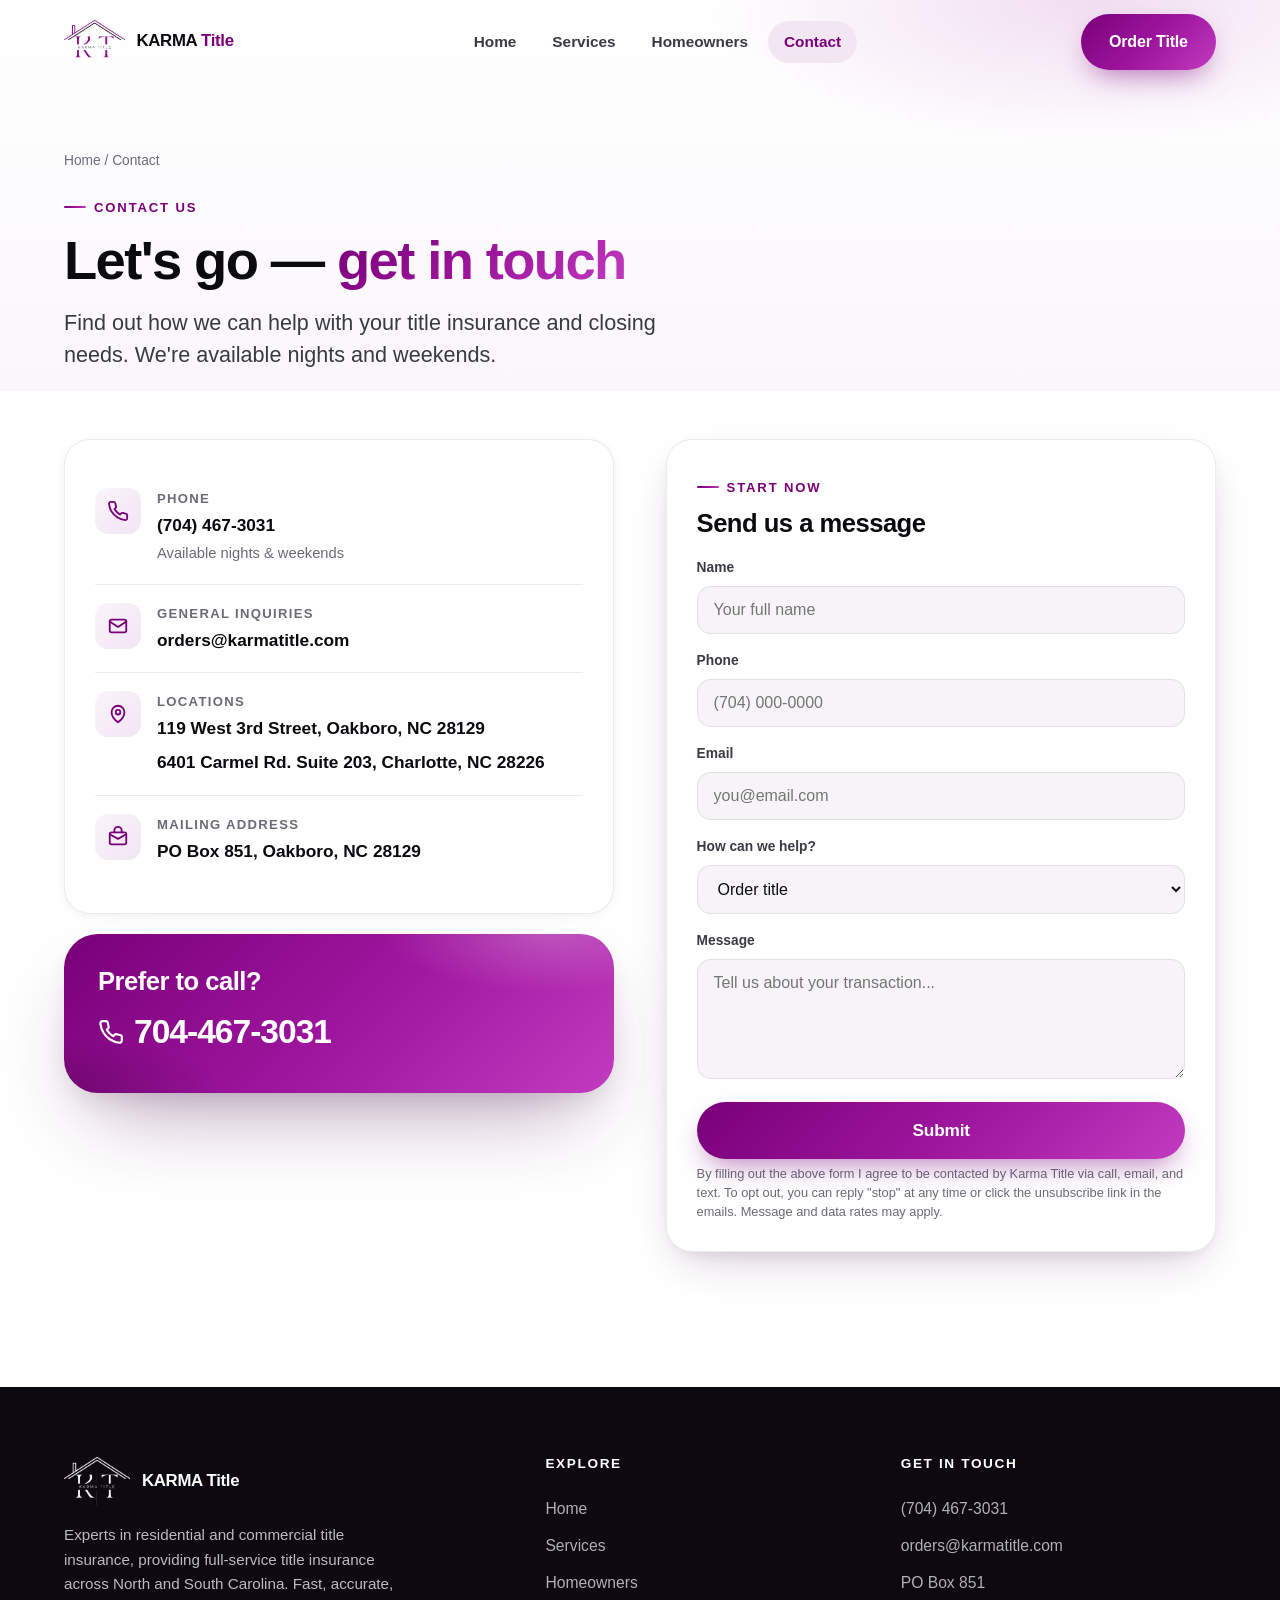
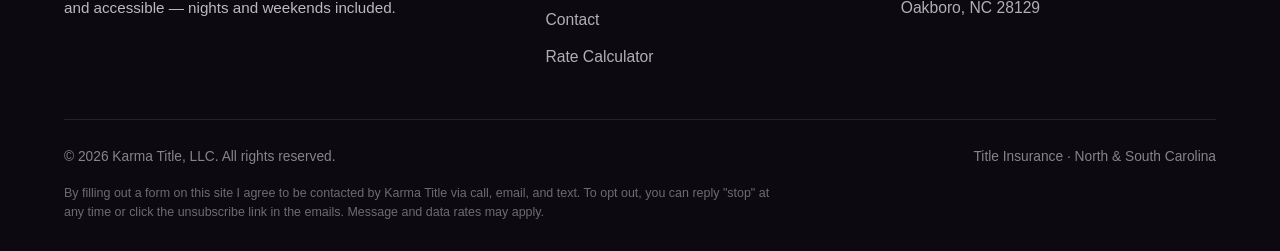
==== contact.html @ 000afffb "Rebuild Karma Title: modern Apple aesthetic, floating cards, original copy/colors/logo" ====
<!DOCTYPE html>
<html lang="en">
<head>
<meta charset="UTF-8" />
<meta name="viewport" content="width=device-width, initial-scale=1.0" />
<title>Contact | Karma Title</title>
<meta name="description" content="Contact Karma Title LLC today to find out how we can help with your title insurance and closing needs in North and South Carolina." />
<link rel="canonical" href="https://www.karmatitle.com/contactus" />
<meta property="og:title" content="Contact | Karma Title" />
<link rel="icon" type="image/png" href="assets/img/favicon.png" />
<link rel="stylesheet" href="assets/css/styles.css" />
</head>
<body>

<header class="header">
  <div class="wrap nav">
    <a href="index.html" class="brand" aria-label="Karma Title home">
      <img src="assets/img/logo.png" alt="Karma Title logo" />
      <span class="brand-name">KARMA <b>Title</b></span>
    </a>
    <nav class="nav-links" aria-label="Primary">
      <a href="index.html">Home</a>
      <a href="services.html">Services</a>
      <a href="homeowners.html">Homeowners</a>
      <a href="contact.html" class="active">Contact</a>
    </nav>
    <div class="nav-cta">
      <a href="mailto:orders@karmatitle.com?subject=Karma%20Title%20Order" class="btn btn-primary btn-desktop">Order Title</a>
      <button class="nav-toggle" aria-label="Toggle menu" aria-expanded="false"><span></span></button>
    </div>
  </div>
</header>
<div class="mobile-menu" aria-hidden="true">
  <a href="index.html">Home</a>
  <a href="services.html">Services</a>
  <a href="homeowners.html">Homeowners</a>
  <a href="contact.html">Contact</a>
  <a href="mailto:orders@karmatitle.com?subject=Karma%20Title%20Order" class="btn btn-primary">Order Title</a>
</div>

<main>

<!-- PAGE HERO -->
<section class="page-hero">
  <div class="page-hero-bg"></div>
  <div class="wrap">
    <div class="breadcrumb reveal"><a href="index.html">Home</a> / Contact</div>
    <span class="eyebrow reveal">Contact Us</span>
    <h1 class="h1 reveal d1" style="margin-top:14px;max-width:760px;">Let's go — <span class="gradient-text">get in touch</span></h1>
    <p class="lead reveal d2">Find out how we can help with your title insurance and closing needs. We're available nights and weekends.</p>
  </div>
</section>

<!-- CONTACT GRID -->
<section class="section-pad" style="padding-top:48px;">
  <div class="wrap">
    <div class="contact-grid">

      <!-- INFO -->
      <div class="reveal">
        <div class="info-card">
          <div class="info-row">
            <div class="ic"><svg viewBox="0 0 24 24" fill="none" stroke="currentColor" stroke-width="2"><path d="M22 16.9v3a2 2 0 01-2.2 2 19.8 19.8 0 01-8.6-3 19.5 19.5 0 01-6-6 19.8 19.8 0 01-3-8.6A2 2 0 014.1 2h3a2 2 0 012 1.7c.1 1 .4 1.9.7 2.8a2 2 0 01-.4 2.1L8.1 9.9a16 16 0 006 6l1.3-1.3a2 2 0 012.1-.5c.9.3 1.8.6 2.8.7a2 2 0 011.7 2z" stroke-linejoin="round"/></svg></div>
            <div><b>Phone</b><a href="tel:+17044673031">(704) 467-3031</a><div class="sub">Available nights &amp; weekends</div></div>
          </div>
          <div class="info-row">
            <div class="ic"><svg viewBox="0 0 24 24" fill="none" stroke="currentColor" stroke-width="2"><rect x="3" y="5" width="18" height="14" rx="2"/><path d="M3 7l9 6 9-6" stroke-linecap="round" stroke-linejoin="round"/></svg></div>
            <div><b>General Inquiries</b><a href="mailto:orders@karmatitle.com">orders@karmatitle.com</a></div>
          </div>
          <div class="info-row">
            <div class="ic"><svg viewBox="0 0 24 24" fill="none" stroke="currentColor" stroke-width="2"><path d="M12 21s-7-5.2-7-11a7 7 0 0114 0c0 5.8-7 11-7 11z" stroke-linejoin="round"/><circle cx="12" cy="10" r="2.5"/></svg></div>
            <div><b>Locations</b><p>119 West 3rd Street, Oakboro, NC 28129</p><p style="margin-top:6px;">6401 Carmel Rd. Suite 203, Charlotte, NC 28226</p></div>
          </div>
          <div class="info-row">
            <div class="ic"><svg viewBox="0 0 24 24" fill="none" stroke="currentColor" stroke-width="2"><rect x="3" y="7" width="18" height="13" rx="2"/><path d="M3 9l9 5 9-5" stroke-linecap="round" stroke-linejoin="round"/><path d="M8 7V5a4 4 0 018 0v2" stroke-linecap="round"/></svg></div>
            <div><b>Mailing Address</b><p>PO Box 851, Oakboro, NC 28129</p></div>
          </div>
        </div>

        <div class="cta-inner" style="margin-top:20px;padding:34px;">
          <h2 class="h3" style="color:#fff;">Prefer to call?</h2>
          <a href="tel:+17044673031" class="cta-phone" style="margin-top:10px;">
            <svg viewBox="0 0 24 24" fill="none" stroke="currentColor" stroke-width="2" width="26" height="26"><path d="M22 16.9v3a2 2 0 01-2.2 2 19.8 19.8 0 01-8.6-3 19.5 19.5 0 01-6-6 19.8 19.8 0 01-3-8.6A2 2 0 014.1 2h3a2 2 0 012 1.7c.1 1 .4 1.9.7 2.8a2 2 0 01-.4 2.1L8.1 9.9a16 16 0 006 6l1.3-1.3a2 2 0 012.1-.5c.9.3 1.8.6 2.8.7a2 2 0 011.7 2z" stroke-linejoin="round"/></svg>
            704-467-3031
          </a>
        </div>
      </div>

      <!-- FORM -->
      <div class="reveal d1">
        <div class="form-card">
          <span class="eyebrow">Start now</span>
          <h2 class="h3" style="margin:12px 0 20px;">Send us a message</h2>
          <form id="contactForm" novalidate>
            <div class="field">
              <label for="name">Name</label>
              <input type="text" id="name" name="name" placeholder="Your full name" required />
            </div>
            <div class="field">
              <label for="phone">Phone</label>
              <input type="tel" id="phone" name="phone" placeholder="(704) 000-0000" />
            </div>
            <div class="field">
              <label for="email">Email</label>
              <input type="email" id="email" name="email" placeholder="you@email.com" required />
            </div>
            <div class="field">
              <label for="reason">How can we help?</label>
              <select id="reason" name="reason">
                <option>Order title</option>
                <option>Residential title insurance</option>
                <option>Commercial title insurance</option>
                <option>Closing services</option>
                <option>General question</option>
              </select>
            </div>
            <div class="field">
              <label for="message">Message</label>
              <textarea id="message" name="message" placeholder="Tell us about your transaction..."></textarea>
            </div>
            <button type="submit" class="btn btn-primary btn-lg" style="width:100%;">Submit</button>
            <div class="form-ok">Thanks for submitting! Your email client will open to send your message.</div>
            <p class="form-note">By filling out the above form I agree to be contacted by Karma Title via call, email, and text. To opt out, you can reply "stop" at any time or click the unsubscribe link in the emails. Message and data rates may apply.</p>
          </form>
        </div>
      </div>

    </div>
  </div>
</section>

</main>

<footer class="footer">
  <div class="wrap">
    <div class="footer-grid">
      <div class="footer-brand">
        <a href="index.html" class="brand"><img src="assets/img/logo.png" alt="Karma Title logo" /><span class="brand-name">KARMA Title</span></a>
        <p class="footer-about">Experts in residential and commercial title insurance, providing full-service title insurance across North and South Carolina. Fast, accurate, and accessible — nights and weekends included.</p>
      </div>
      <div class="footer-col">
        <h4>Explore</h4>
        <a href="index.html">Home</a>
        <a href="services.html">Services</a>
        <a href="homeowners.html">Homeowners</a>
        <a href="contact.html">Contact</a>
        <a href="https://rates.wfgnationaltitle.com/" target="_blank" rel="noopener">Rate Calculator</a>
      </div>
      <div class="footer-col">
        <h4>Get in touch</h4>
        <a href="tel:+17044673031">(704) 467-3031</a>
        <a href="mailto:orders@karmatitle.com">orders@karmatitle.com</a>
        <p>PO Box 851<br/>Oakboro, NC 28129</p>
      </div>
    </div>
    <div class="footer-bottom">
      <span>© <span id="year">2026</span> Karma Title, LLC. All rights reserved.</span>
      <span>Title Insurance · North &amp; South Carolina</span>
    </div>
    <p class="footer-legal">By filling out a form on this site I agree to be contacted by Karma Title via call, email, and text. To opt out, you can reply "stop" at any time or click the unsubscribe link in the emails. Message and data rates may apply.</p>
  </div>
</footer>

<script src="assets/js/main.js"></script>
</body>
</html>
---- assets/css/styles.css ----
/* ==========================================================================
   Karma Title — Design System
   Apple-inspired aesthetic · deep-purple brand · floating dynamic cards
   ========================================================================== */

:root {
  /* Brand */
  --purple:        #790079;   /* logo wordmark + roofline */
  --purple-bright: #a017a0;
  --purple-light:  #b263b2;
  --purple-050:    #faf4fa;
  --purple-100:    #f3e6f3;

  --ink:      #0b0b0f;        /* near-black text */
  --ink-soft: #3a3a42;
  --muted:    #6b6b76;
  --line:     rgba(11,11,15,.08);

  --bg:       #ffffff;
  --bg-soft:  #f6f4f7;
  --bg-tint:  #faf7fb;
  --card:     rgba(255,255,255,.72);

  /* Effects */
  --radius:    26px;
  --radius-sm: 16px;
  --shadow-sm: 0 2px 10px rgba(20,10,25,.06);
  --shadow:    0 18px 50px -18px rgba(60,10,60,.28), 0 6px 18px -8px rgba(20,10,25,.12);
  --shadow-lg: 0 40px 90px -30px rgba(70,5,70,.42), 0 12px 30px -12px rgba(20,10,25,.16);
  --glass:     saturate(180%) blur(20px);

  --grad:  linear-gradient(135deg, #790079 0%, #a017a0 55%, #c23bbf 100%);
  --grad-soft: linear-gradient(135deg, #faf4fa 0%, #f1e5f4 100%);

  --font: -apple-system, BlinkMacSystemFont, "SF Pro Display", "Segoe UI",
          "Inter", Roboto, Helvetica, Arial, sans-serif;

  --maxw: 1200px;
  --ease: cubic-bezier(.22,.61,.36,1);
}

/* ---------- Reset ---------- */
*,*::before,*::after { box-sizing: border-box; }
* { margin: 0; padding: 0; }
html { scroll-behavior: smooth; -webkit-text-size-adjust: 100%; scroll-padding-top: 90px; }
body {
  font-family: var(--font);
  color: var(--ink);
  background: var(--bg);
  line-height: 1.6;
  -webkit-font-smoothing: antialiased;
  text-rendering: optimizeLegibility;
  overflow-x: hidden;
}
img { max-width: 100%; display: block; }
a { color: inherit; text-decoration: none; }
ul { list-style: none; }
button { font-family: inherit; cursor: pointer; border: none; background: none; }

/* ---------- Layout ---------- */
.wrap { width: 100%; max-width: var(--maxw); margin-inline: auto; padding-inline: 24px; }
section { position: relative; }
.section-pad { padding: clamp(64px, 9vw, 130px) 0; }

/* ---------- Typography ---------- */
h1,h2,h3,h4 { line-height: 1.05; letter-spacing: -.03em; font-weight: 700; color: var(--ink); }
.display {
  font-size: clamp(2.6rem, 7vw, 5.2rem);
  font-weight: 700; letter-spacing: -.045em; line-height: .98;
}
.h1 { font-size: clamp(2.1rem, 4.6vw, 3.4rem); }
.h2 { font-size: clamp(1.8rem, 3.6vw, 2.8rem); }
.h3 { font-size: clamp(1.25rem, 2vw, 1.6rem); letter-spacing: -.02em; }
.eyebrow {
  display: inline-flex; align-items: center; gap: 8px;
  font-size: .82rem; font-weight: 650; letter-spacing: .14em;
  text-transform: uppercase; color: var(--purple);
}
.eyebrow::before { content: ""; width: 22px; height: 2px; background: var(--grad); border-radius: 2px; }
.lead { font-size: clamp(1.05rem, 1.7vw, 1.35rem); color: var(--ink-soft); line-height: 1.5; }
.muted { color: var(--muted); }
.center { text-align: center; }
.center .eyebrow { justify-content: center; }
.gradient-text {
  background: var(--grad); -webkit-background-clip: text; background-clip: text; color: transparent;
}
.section-head { max-width: 720px; margin-bottom: clamp(36px,5vw,64px); }
.section-head.center { margin-inline: auto; }
.section-head p { margin-top: 18px; }

/* ---------- Buttons ---------- */
.btn {
  display: inline-flex; align-items: center; justify-content: center; gap: 9px;
  padding: 15px 28px; border-radius: 100px; font-weight: 600; font-size: 1rem;
  letter-spacing: -.01em; transition: transform .35s var(--ease), box-shadow .35s var(--ease), background .3s;
  will-change: transform;
}
.btn svg { width: 18px; height: 18px; }
.btn-primary { background: var(--grad); color: #fff; box-shadow: 0 12px 30px -10px rgba(121,0,121,.6); }
.btn-primary:hover { transform: translateY(-3px); box-shadow: 0 20px 42px -12px rgba(121,0,121,.72); }
.btn-ghost { background: rgba(11,11,15,.04); color: var(--ink); border: 1px solid var(--line); }
.btn-ghost:hover { background: rgba(11,11,15,.07); transform: translateY(-3px); }
.btn-white { background: #fff; color: var(--purple); box-shadow: var(--shadow-sm); }
.btn-white:hover { transform: translateY(-3px); box-shadow: var(--shadow); }
.btn-lg { padding: 18px 36px; font-size: 1.08rem; }

.btn-group { display: flex; flex-wrap: wrap; gap: 14px; }

/* ---------- Header / Nav ---------- */
.header {
  position: fixed; inset: 0 0 auto 0; z-index: 100;
  transition: background .4s, box-shadow .4s, backdrop-filter .4s;
  padding: 14px 0;
}
.header.scrolled {
  background: rgba(255,255,255,.72);
  backdrop-filter: var(--glass); -webkit-backdrop-filter: var(--glass);
  box-shadow: 0 1px 0 var(--line), 0 10px 30px -20px rgba(20,10,25,.5);
}
.nav { display: flex; align-items: center; justify-content: space-between; gap: 24px; }
.brand { display: flex; align-items: center; gap: 12px; font-weight: 700; letter-spacing: -.02em; }
.brand img { height: 44px; width: auto; }
.brand-name { font-size: 1.05rem; }
.brand-name b { color: var(--purple); }
.nav-links { display: flex; align-items: center; gap: 4px; }
.nav-links a {
  padding: 9px 16px; border-radius: 100px; font-weight: 550; font-size: .96rem;
  color: var(--ink-soft); transition: color .25s, background .25s;
}
.nav-links a:hover, .nav-links a.active { color: var(--purple); background: var(--purple-100); }
.nav-cta { display: flex; align-items: center; gap: 10px; }
.mobile-menu { display: none; }
.nav-toggle { display: none; width: 44px; height: 44px; border-radius: 12px; align-items: center; justify-content: center; }
.nav-toggle span { display: block; width: 22px; height: 2px; background: var(--ink); position: relative; transition: .3s; }
.nav-toggle span::before, .nav-toggle span::after { content:""; position: absolute; left: 0; width: 22px; height: 2px; background: var(--ink); transition: .3s; }
.nav-toggle span::before { top: -7px; } .nav-toggle span::after { top: 7px; }
body.menu-open .nav-toggle span { background: transparent; }
body.menu-open .nav-toggle span::before { top: 0; transform: rotate(45deg); }
body.menu-open .nav-toggle span::after { top: 0; transform: rotate(-45deg); }

/* ---------- Hero ---------- */
.hero { position: relative; padding-top: 150px; padding-bottom: 60px; overflow: hidden; }
.hero-bg {
  position: absolute; inset: 0; z-index: -2;
  background:
    radial-gradient(60% 55% at 82% 8%, rgba(160,23,160,.16), transparent 60%),
    radial-gradient(55% 50% at 6% 92%, rgba(121,0,121,.12), transparent 60%),
    linear-gradient(180deg, #fff 0%, var(--bg-tint) 100%);
}
.hero-grid {
  display: grid; grid-template-columns: 1.05fr .95fr; gap: clamp(30px,5vw,64px); align-items: center;
}
.hero h1 { margin-bottom: 22px; }
.hero .lead { max-width: 540px; margin-bottom: 34px; }
.hero-tag {
  display:inline-flex; align-items:center; gap:10px; margin-bottom: 26px;
  padding: 8px 16px 8px 8px; border-radius: 100px; background: rgba(255,255,255,.7);
  border: 1px solid var(--line); box-shadow: var(--shadow-sm); font-size: .9rem; font-weight: 550; color: var(--ink-soft);
  backdrop-filter: var(--glass);
}
.hero-tag b { display:inline-flex; align-items:center; padding: 4px 11px; border-radius: 100px; background: var(--grad); color:#fff; font-size:.78rem; letter-spacing:.03em; }

/* Hero floating visual */
.hero-visual { position: relative; height: clamp(380px, 46vw, 560px); }
.hero-photo {
  position: absolute; inset: 0; border-radius: 30px; overflow: hidden;
  box-shadow: var(--shadow-lg);
}
.hero-photo img { width: 100%; height: 100%; object-fit: cover; }
.float-card {
  position: absolute; background: rgba(255,255,255,.82); backdrop-filter: var(--glass); -webkit-backdrop-filter: var(--glass);
  border: 1px solid rgba(255,255,255,.6); border-radius: 20px; padding: 16px 18px;
  box-shadow: var(--shadow); display: flex; align-items: center; gap: 12px;
}
.float-card .ic { width: 42px; height: 42px; border-radius: 12px; background: var(--grad); display:grid; place-items:center; flex:none; }
.float-card .ic svg { width: 22px; height: 22px; color:#fff; }
.float-card .t { font-weight: 700; font-size: 1.02rem; line-height: 1.1; }
.float-card .s { font-size: .8rem; color: var(--muted); }
.fc-1 { top: 8%; left: -6%; }
.fc-2 { bottom: 12%; right: -7%; }
.fc-3 { bottom: -4%; left: 12%; }

/* Trust strip */
.trust { display: flex; flex-wrap: wrap; gap: 28px 44px; margin-top: 46px; align-items: center; }
.trust .stat { display: flex; flex-direction: column; }
.trust .stat b { font-size: clamp(1.6rem,3vw,2.2rem); letter-spacing: -.03em; color: var(--ink); }
.trust .stat span { font-size: .86rem; color: var(--muted); }
.trust .divider { width: 1px; height: 40px; background: var(--line); }

/* ---------- Cards grid ---------- */
.cards { display: grid; gap: 20px; }
.cards.c-2 { grid-template-columns: repeat(2,1fr); }
.cards.c-3 { grid-template-columns: repeat(3,1fr); }
.cards.c-4 { grid-template-columns: repeat(4,1fr); }

.card {
  position: relative; background: #fff; border: 1px solid var(--line);
  border-radius: var(--radius); padding: 30px; overflow: hidden;
  transition: transform .5s var(--ease), box-shadow .5s var(--ease), border-color .5s;
  box-shadow: var(--shadow-sm); will-change: transform;
}
.card:hover { transform: translateY(-8px); box-shadow: var(--shadow); border-color: rgba(121,0,121,.18); }
.card .ic {
  width: 54px; height: 54px; border-radius: 15px; display: grid; place-items: center;
  background: var(--grad-soft); border: 1px solid rgba(121,0,121,.12); margin-bottom: 20px;
}
.card .ic svg { width: 26px; height: 26px; color: var(--purple); }
.card h3 { margin-bottom: 9px; }
.card p { color: var(--ink-soft); font-size: .98rem; }
.card::after {
  content:""; position:absolute; inset:0; border-radius: inherit; pointer-events:none;
  background: radial-gradient(120% 80% at 100% 0%, rgba(160,23,160,.06), transparent 55%);
  opacity: 0; transition: opacity .5s;
}
.card:hover::after { opacity: 1; }

/* feature card (with number) */
.card .num { position: absolute; top: 22px; right: 26px; font-size: 1rem; font-weight: 700; color: var(--purple-light); opacity:.5; }

/* ---------- Feature split (image + text) ---------- */
.split { display: grid; grid-template-columns: 1fr 1fr; gap: clamp(32px,5vw,72px); align-items: center; }
.split.rev .split-media { order: 2; }
.split-media { position: relative; }
.split-media .frame {
  border-radius: 28px; overflow: hidden; box-shadow: var(--shadow-lg); position: relative;
}
.split-media .frame img { width: 100%; height: clamp(300px,38vw,460px); object-fit: cover; }
.split-media .badge {
  position:absolute; left: -20px; bottom: 26px; background: rgba(255,255,255,.85); backdrop-filter: var(--glass);
  border: 1px solid rgba(255,255,255,.6); border-radius: 18px; padding: 14px 18px; box-shadow: var(--shadow);
  display:flex; align-items:center; gap: 12px; font-weight: 650;
}
.split-media .badge .ic { width: 40px; height:40px; border-radius: 11px; background: var(--grad); display:grid; place-items:center; }
.split-media .badge .ic svg { width: 20px; height:20px; color:#fff; }
.split-list { display: grid; gap: 12px; margin-top: 26px; }
.split-list li { display: flex; gap: 12px; align-items: flex-start; font-size: 1.02rem; color: var(--ink-soft); }
.split-list li .ck {
  flex: none; width: 24px; height: 24px; border-radius: 50%; background: var(--purple-100);
  display: grid; place-items: center; margin-top: 2px;
}
.split-list li .ck svg { width: 13px; height: 13px; color: var(--purple); }

/* ---------- Why-choose pill grid ---------- */
.why-grid { display: grid; grid-template-columns: repeat(4,1fr); gap: 16px; }
.why-item {
  background: #fff; border: 1px solid var(--line); border-radius: 20px; padding: 24px;
  transition: transform .5s var(--ease), box-shadow .5s var(--ease); box-shadow: var(--shadow-sm);
}
.why-item:hover { transform: translateY(-6px); box-shadow: var(--shadow); }
.why-item .ic { width: 46px; height: 46px; border-radius: 13px; background: var(--grad-soft); display:grid; place-items:center; margin-bottom: 16px; }
.why-item .ic svg { width: 23px; height:23px; color: var(--purple); }
.why-item b { display:block; font-size: 1.05rem; letter-spacing: -.02em; }

/* ---------- CTA band ---------- */
.cta-band { position: relative; overflow: hidden; }
.cta-inner {
  background: var(--grad); border-radius: 34px; padding: clamp(44px,6vw,80px);
  color: #fff; position: relative; overflow: hidden; box-shadow: var(--shadow-lg);
}
.cta-inner::before {
  content:""; position:absolute; inset:0;
  background: radial-gradient(50% 60% at 88% 0%, rgba(255,255,255,.22), transparent 60%),
              radial-gradient(50% 60% at 0% 100%, rgba(0,0,0,.18), transparent 60%);
}
.cta-inner > * { position: relative; }
.cta-inner h2 { color: #fff; }
.cta-inner p { color: rgba(255,255,255,.86); font-size: 1.15rem; margin: 16px 0 30px; max-width: 560px; }
.cta-phone { display:inline-flex; align-items:center; gap:10px; font-size: clamp(1.5rem,3vw,2.1rem); font-weight:700; letter-spacing:-.03em; color:#fff; }

/* ---------- Partner ---------- */
.partner {
  display:flex; flex-direction: column; align-items:center; gap: 26px; text-align:center;
}
.partner-logo { background:#fff; border:1px solid var(--line); border-radius: 22px; padding: 28px 44px; box-shadow: var(--shadow-sm); }
.partner-logo img { height: 60px; width:auto; }

/* ---------- Accordion (homeowners education) ---------- */
.accordion { display: grid; gap: 14px; max-width: 860px; margin-inline:auto; }
.acc-item { border: 1px solid var(--line); border-radius: 20px; background:#fff; overflow: hidden; transition: box-shadow .4s, border-color .4s; }
.acc-item.open { box-shadow: var(--shadow); border-color: rgba(121,0,121,.16); }
.acc-head { width:100%; display:flex; align-items:center; justify-content:space-between; gap:20px; padding: 22px 26px; text-align:left; }
.acc-head span { font-weight: 650; font-size: 1.08rem; letter-spacing:-.02em; color: var(--ink); }
.acc-ico { flex:none; width: 30px; height:30px; border-radius:50%; background: var(--purple-100); display:grid; place-items:center; transition: transform .4s var(--ease), background .3s; }
.acc-ico svg { width:15px; height:15px; color: var(--purple); }
.acc-item.open .acc-ico { transform: rotate(45deg); background: var(--grad); }
.acc-item.open .acc-ico svg { color:#fff; }
.acc-body { max-height: 0; overflow: hidden; transition: max-height .5s var(--ease); }
.acc-body-inner { padding: 0 26px 24px; color: var(--ink-soft); }
.acc-body-inner ul { display:grid; gap:8px; margin-top: 12px; }
.acc-body-inner ul li { display:flex; gap:10px; align-items:flex-start; }
.acc-body-inner ul li::before { content:""; flex:none; width:7px; height:7px; margin-top:9px; border-radius:50%; background: var(--purple); }

/* ---------- Contact ---------- */
.contact-grid { display:grid; grid-template-columns: 1fr 1fr; gap: clamp(28px,4vw,56px); align-items:start; }
.info-card { background:#fff; border:1px solid var(--line); border-radius: var(--radius); padding: 30px; box-shadow: var(--shadow-sm); }
.info-row { display:flex; gap:16px; align-items:flex-start; padding: 18px 0; border-bottom: 1px solid var(--line); }
.info-row:last-child { border-bottom: none; }
.info-row .ic { flex:none; width: 46px; height:46px; border-radius: 13px; background: var(--grad-soft); display:grid; place-items:center; }
.info-row .ic svg { width:22px; height:22px; color: var(--purple); }
.info-row b { display:block; font-size: .82rem; text-transform: uppercase; letter-spacing: .1em; color: var(--muted); margin-bottom: 3px; font-weight: 650; }
.info-row a, .info-row p { font-size: 1.08rem; color: var(--ink); font-weight: 550; }
.info-row .sub { font-size: .92rem; color: var(--muted); font-weight: 400; margin-top: 2px; }

.form-card { background:#fff; border:1px solid var(--line); border-radius: var(--radius); padding: 30px; box-shadow: var(--shadow); }
.field { margin-bottom: 16px; }
.field label { display:block; font-size:.86rem; font-weight:600; margin-bottom:7px; color: var(--ink-soft); }
.field input, .field textarea, .field select {
  width: 100%; padding: 14px 16px; border-radius: 14px; border: 1px solid var(--line);
  background: var(--bg-soft); font-family: inherit; font-size: 1rem; color: var(--ink); transition: border-color .25s, background .25s, box-shadow .25s;
}
.field input:focus, .field textarea:focus, .field select:focus {
  outline: none; border-color: var(--purple-light); background:#fff; box-shadow: 0 0 0 4px rgba(121,0,121,.1);
}
.field textarea { min-height: 120px; resize: vertical; }
.form-note { font-size: .8rem; color: var(--muted); margin-top: 6px; line-height: 1.45; }
.form-ok { display:none; padding: 16px; border-radius: 14px; background: var(--purple-100); color: var(--purple); font-weight:600; text-align:center; margin-top: 14px; }
.form-ok.show { display:block; }

/* ---------- Page hero (inner pages) ---------- */
.page-hero { padding-top: 150px; padding-bottom: 20px; position: relative; overflow: hidden; }
.page-hero-bg { position:absolute; inset:0; z-index:-1;
  background: radial-gradient(50% 60% at 85% 0%, rgba(160,23,160,.14), transparent 60%), linear-gradient(180deg,#fff, var(--bg-tint)); }
.page-hero .lead { max-width: 640px; margin-top: 18px; }
.breadcrumb { font-size:.86rem; color: var(--muted); margin-bottom: 18px; }
.breadcrumb a:hover { color: var(--purple); }

/* ---------- Footer ---------- */
.footer { background: #0c0910; color: rgba(255,255,255,.72); padding: 70px 0 30px; margin-top: 20px; }
.footer-grid { display:grid; grid-template-columns: 1.4fr 1fr 1fr; gap: 40px; padding-bottom: 44px; border-bottom: 1px solid rgba(255,255,255,.1); }
.footer .brand-name { color:#fff; }
.footer .brand img { height: 48px; filter: brightness(0) invert(1); }
.footer-about { max-width: 340px; margin-top: 18px; font-size: .95rem; line-height: 1.6; }
.footer h4 { color:#fff; font-size:.85rem; text-transform:uppercase; letter-spacing:.12em; margin-bottom: 18px; font-weight: 650; }
.footer-col a, .footer-col p { display:block; color: rgba(255,255,255,.68); padding: 6px 0; font-size:.98rem; transition: color .25s; }
.footer-col a:hover { color:#fff; }
.footer-bottom { display:flex; flex-wrap:wrap; gap: 14px; justify-content: space-between; align-items:center; padding-top: 26px; font-size:.86rem; color: rgba(255,255,255,.5); }
.footer-legal { max-width: 720px; font-size:.78rem; color: rgba(255,255,255,.4); line-height:1.5; margin-top: 16px; }

/* ---------- Scroll reveal ---------- */
.reveal { opacity: 0; transform: translateY(28px); transition: opacity .8s var(--ease), transform .8s var(--ease); }
.reveal.in { opacity: 1; transform: none; }
.reveal.d1 { transition-delay: .08s; } .reveal.d2 { transition-delay: .16s; }
.reveal.d3 { transition-delay: .24s; } .reveal.d4 { transition-delay: .32s; }

/* floating idle animation */
@keyframes floaty { 0%,100% { transform: translateY(0); } 50% { transform: translateY(-12px); } }
.float-anim { animation: floaty 6s ease-in-out infinite; }
.float-anim.slow { animation-duration: 8s; }
.float-anim.delay { animation-delay: -3s; }

@media (prefers-reduced-motion: reduce) {
  * { animation: none !important; scroll-behavior: auto !important; }
  .reveal { opacity:1; transform:none; }
}

/* ---------- Responsive ---------- */
@media (max-width: 980px) {
  .hero-grid { grid-template-columns: 1fr; }
  .hero-visual { height: 420px; margin-top: 20px; }
  .split, .split.rev { grid-template-columns: 1fr; }
  .split.rev .split-media { order: 0; }
  .contact-grid { grid-template-columns: 1fr; }
  .cards.c-4, .why-grid { grid-template-columns: repeat(2,1fr); }
  .cards.c-3 { grid-template-columns: repeat(2,1fr); }
  .footer-grid { grid-template-columns: 1fr 1fr; }
  .footer-brand { grid-column: 1 / -1; }
}
@media (max-width: 760px) {
  .nav-links, .nav-cta .btn-desktop { display: none; }
  .nav-toggle { display: flex; }
  .mobile-menu {
    position: fixed; inset: 0; z-index: 99; background: rgba(255,255,255,.98); backdrop-filter: var(--glass);
    display: flex; flex-direction: column; justify-content: center; gap: 8px; padding: 40px;
    opacity: 0; pointer-events: none; transition: opacity .35s;
  }
  body.menu-open .mobile-menu { opacity: 1; pointer-events: auto; }
  .mobile-menu a:not(.btn) { font-size: 1.5rem; font-weight: 650; padding: 12px 0; color: var(--ink); letter-spacing:-.02em; }
  .mobile-menu a:not(.btn):hover { color: var(--purple); }
  .mobile-menu a.btn-primary { color: #fff; }
  .mobile-menu .btn { margin-top: 16px; font-size: 1.1rem; }
  .fc-1 { left: 0; } .fc-2 { right: 0; } .fc-3 { left: 6%; }
  .float-card { padding: 12px 14px; }
  .cards.c-2, .cards.c-3, .cards.c-4, .why-grid { grid-template-columns: 1fr; }
  .footer-grid { grid-template-columns: 1fr; }
  .trust .divider { display: none; }
  .split-media .badge { left: 10px; }
}
@media (max-width: 400px) { .fc-2 { display:none; } }
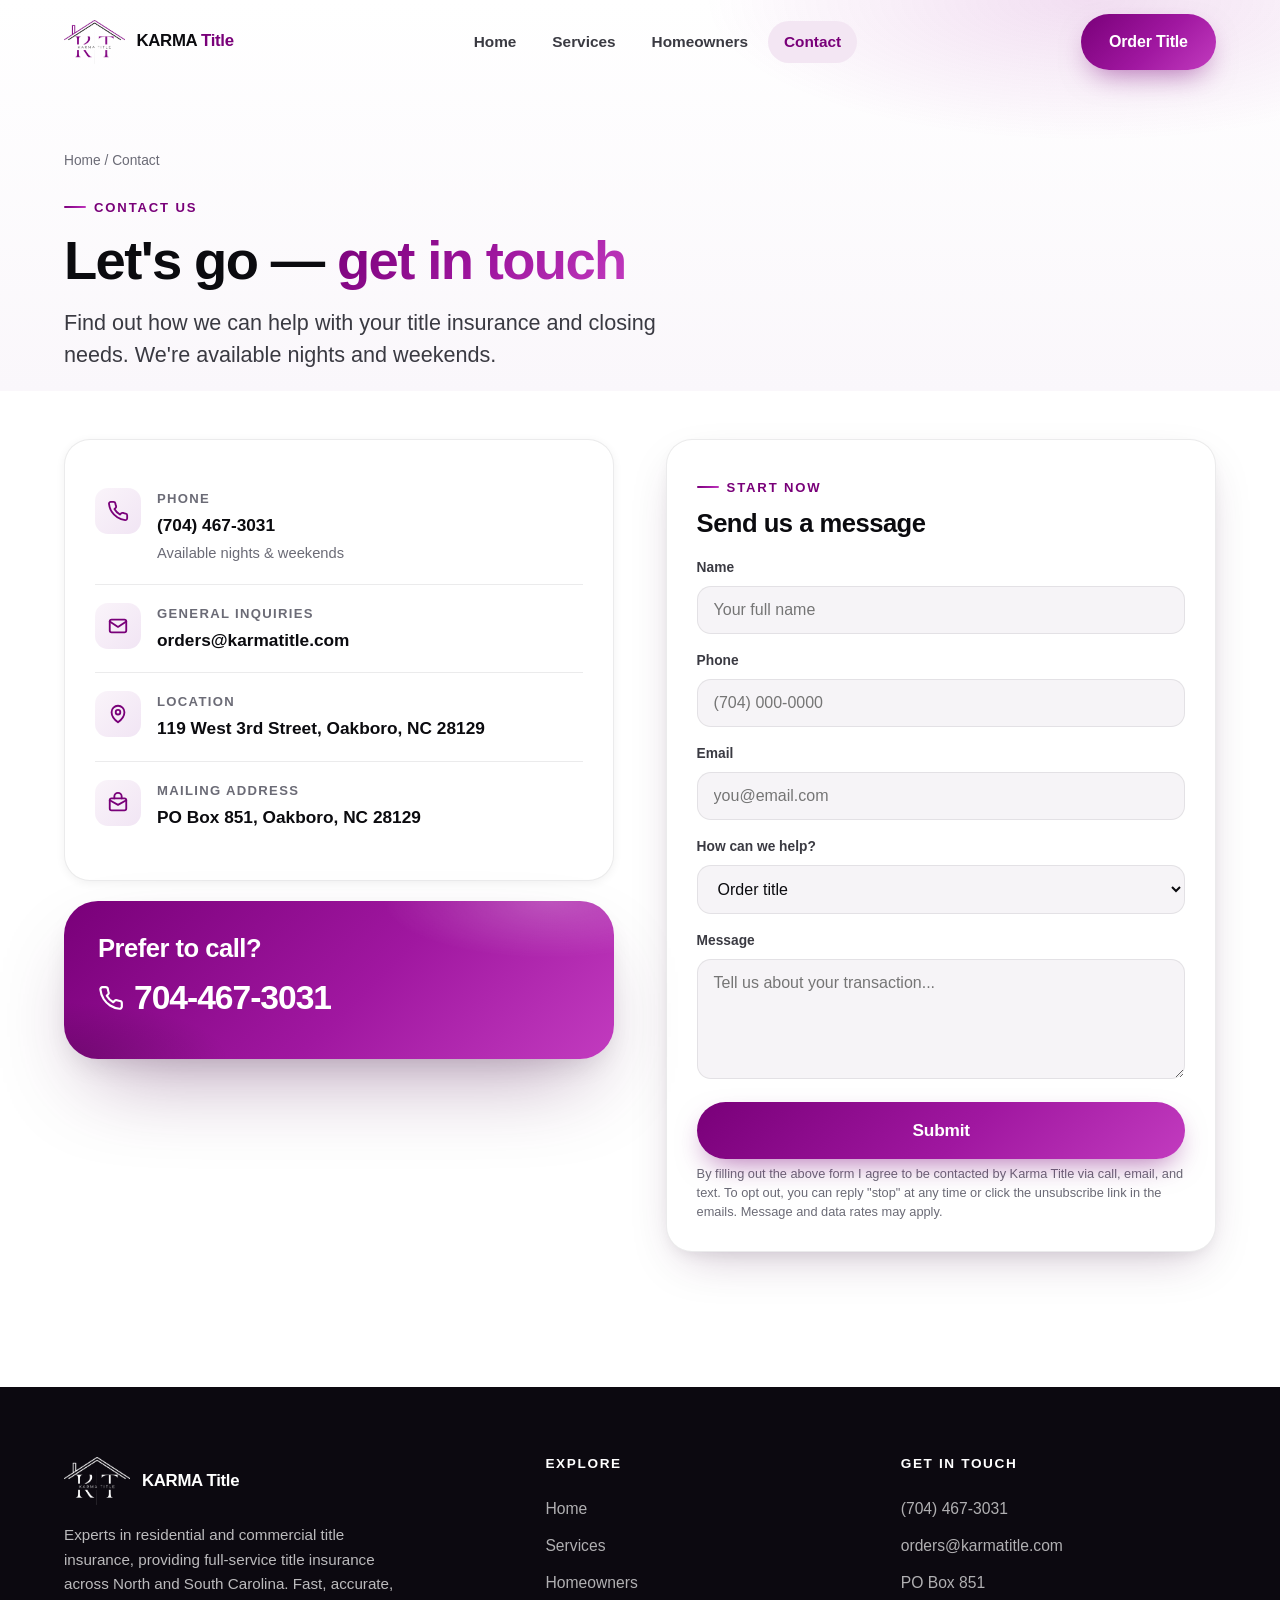
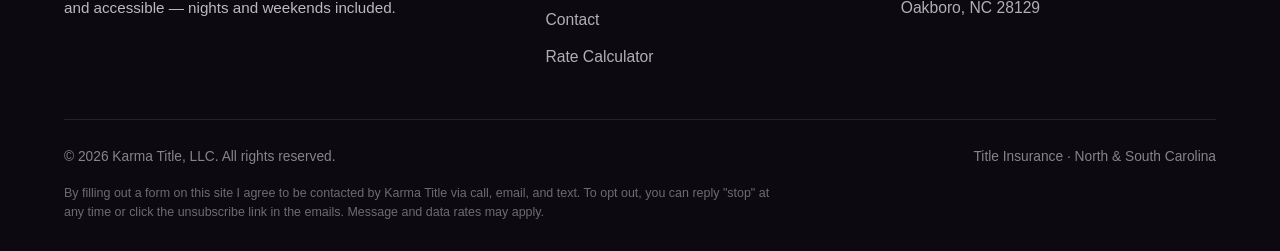
==== commit 82b935b2: "Rebuild Karma Title (Oakboro-only contact address)" ====
--- a/contact.html
+++ b/contact.html
@@ -69,7 +69,7 @@
           </div>
           <div class="info-row">
             <div class="ic"><svg viewBox="0 0 24 24" fill="none" stroke="currentColor" stroke-width="2"><path d="M12 21s-7-5.2-7-11a7 7 0 0114 0c0 5.8-7 11-7 11z" stroke-linejoin="round"/><circle cx="12" cy="10" r="2.5"/></svg></div>
-            <div><b>Locations</b><p>119 West 3rd Street, Oakboro, NC 28129</p><p style="margin-top:6px;">6401 Carmel Rd. Suite 203, Charlotte, NC 28226</p></div>
+            <div><b>Location</b><p>119 West 3rd Street, Oakboro, NC 28129</p></div>
           </div>
           <div class="info-row">
             <div class="ic"><svg viewBox="0 0 24 24" fill="none" stroke="currentColor" stroke-width="2"><rect x="3" y="7" width="18" height="13" rx="2"/><path d="M3 9l9 5 9-5" stroke-linecap="round" stroke-linejoin="round"/><path d="M8 7V5a4 4 0 018 0v2" stroke-linecap="round"/></svg></div>
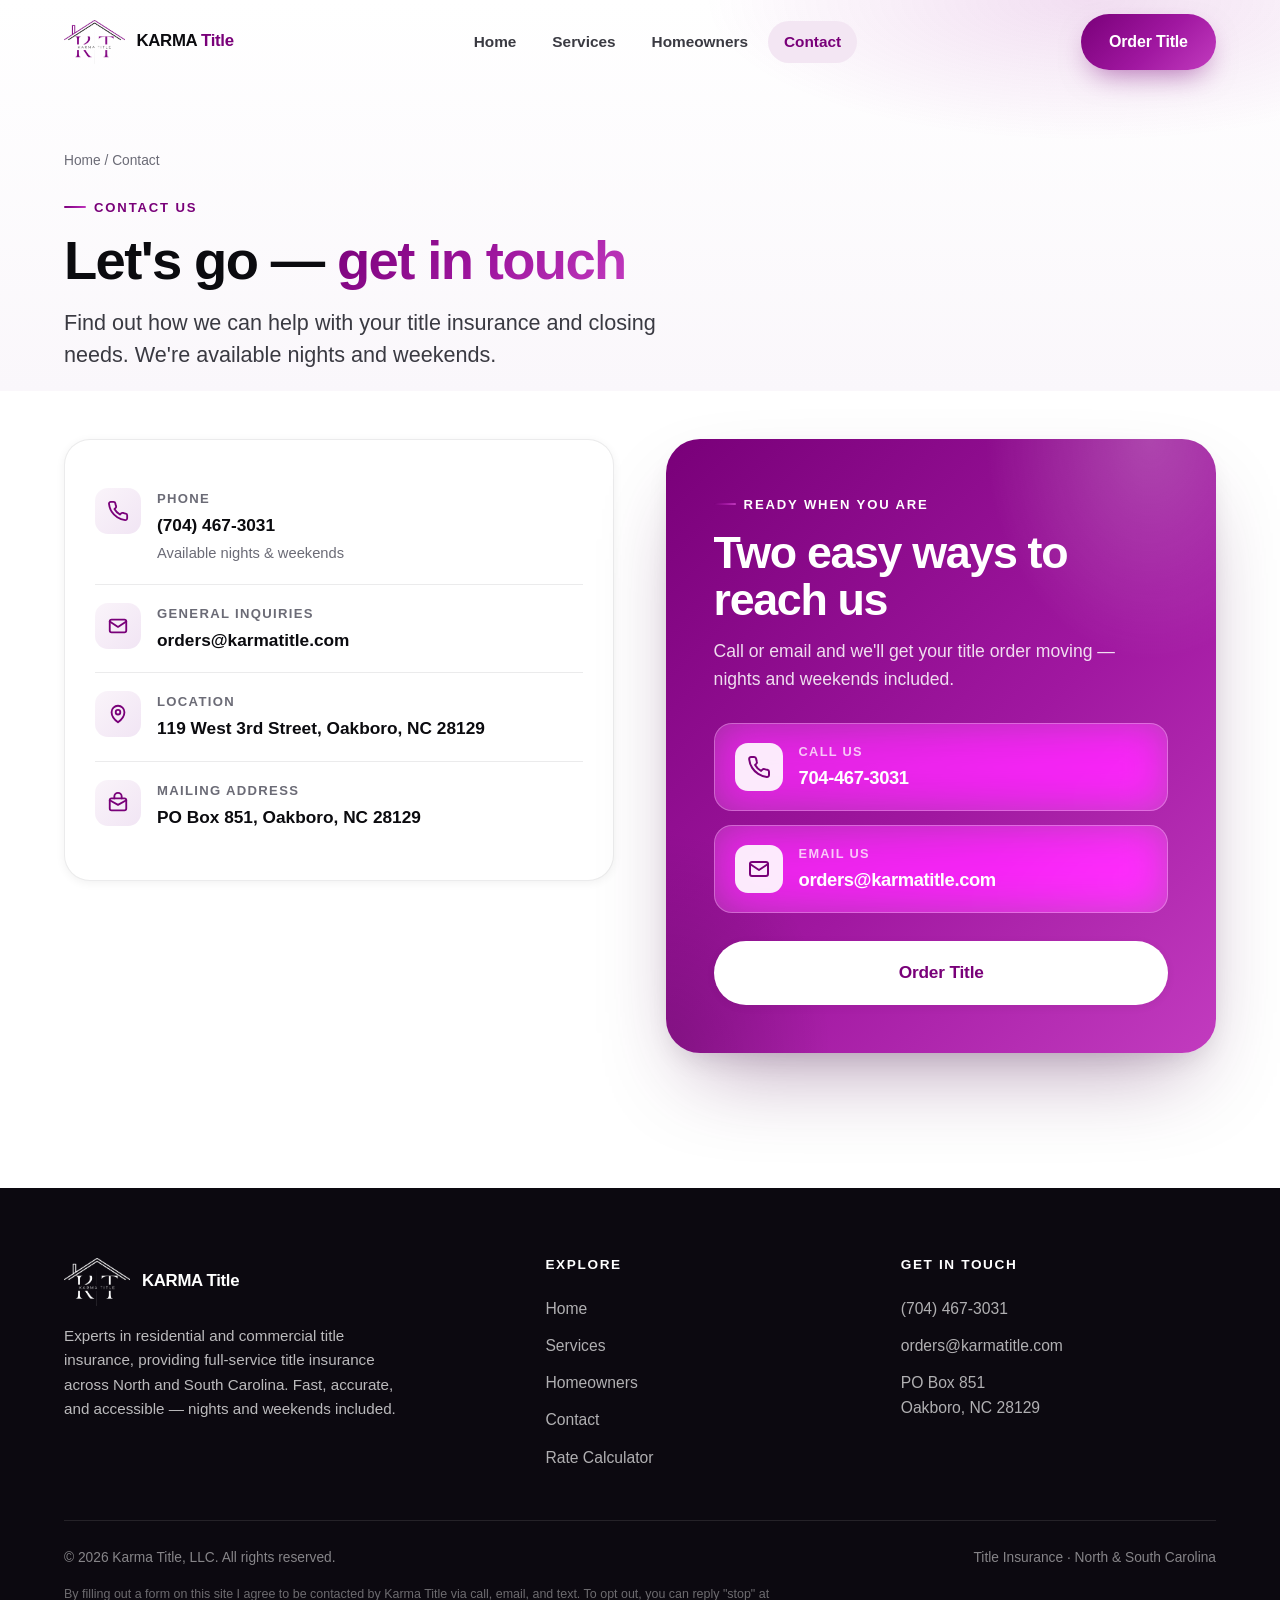
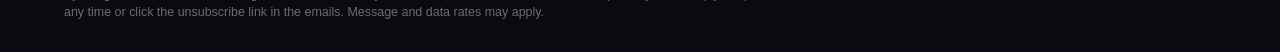
==== commit 2b98203c: "Rebuild Karma Title (no contact form — call/email actions)" ====
--- a/contact.html
+++ b/contact.html
@@ -76,52 +76,25 @@
             <div><b>Mailing Address</b><p>PO Box 851, Oakboro, NC 28129</p></div>
           </div>
         </div>
-
-        <div class="cta-inner" style="margin-top:20px;padding:34px;">
-          <h2 class="h3" style="color:#fff;">Prefer to call?</h2>
-          <a href="tel:+17044673031" class="cta-phone" style="margin-top:10px;">
-            <svg viewBox="0 0 24 24" fill="none" stroke="currentColor" stroke-width="2" width="26" height="26"><path d="M22 16.9v3a2 2 0 01-2.2 2 19.8 19.8 0 01-8.6-3 19.5 19.5 0 01-6-6 19.8 19.8 0 01-3-8.6A2 2 0 014.1 2h3a2 2 0 012 1.7c.1 1 .4 1.9.7 2.8a2 2 0 01-.4 2.1L8.1 9.9a16 16 0 006 6l1.3-1.3a2 2 0 012.1-.5c.9.3 1.8.6 2.8.7a2 2 0 011.7 2z" stroke-linejoin="round"/></svg>
-            704-467-3031
-          </a>
-        </div>
       </div>
 
-      <!-- FORM -->
+      <!-- ACTION CARD -->
       <div class="reveal d1">
-        <div class="form-card">
-          <span class="eyebrow">Start now</span>
-          <h2 class="h3" style="margin:12px 0 20px;">Send us a message</h2>
-          <form id="contactForm" novalidate>
-            <div class="field">
-              <label for="name">Name</label>
-              <input type="text" id="name" name="name" placeholder="Your full name" required />
-            </div>
-            <div class="field">
-              <label for="phone">Phone</label>
-              <input type="tel" id="phone" name="phone" placeholder="(704) 000-0000" />
-            </div>
-            <div class="field">
-              <label for="email">Email</label>
-              <input type="email" id="email" name="email" placeholder="you@email.com" required />
-            </div>
-            <div class="field">
-              <label for="reason">How can we help?</label>
-              <select id="reason" name="reason">
-                <option>Order title</option>
-                <option>Residential title insurance</option>
-                <option>Commercial title insurance</option>
-                <option>Closing services</option>
-                <option>General question</option>
-              </select>
-            </div>
-            <div class="field">
-              <label for="message">Message</label>
-              <textarea id="message" name="message" placeholder="Tell us about your transaction..."></textarea>
-            </div>
-            <button type="submit" class="btn btn-primary btn-lg" style="width:100%;">Submit</button>
-            <div class="form-ok">Thanks for submitting! Your email client will open to send your message.</div>
-            <p class="form-note">By filling out the above form I agree to be contacted by Karma Title via call, email, and text. To opt out, you can reply "stop" at any time or click the unsubscribe link in the emails. Message and data rates may apply.</p>
-          </form>
+        <div class="cta-inner" style="padding:clamp(32px,5vw,48px);height:100%;">
+          <span class="eyebrow" style="color:#fff;">Ready when you are</span>
+          <h2 class="h2" style="color:#fff;margin-top:14px;">Two easy ways to reach us</h2>
+          <p style="color:rgba(255,255,255,.86);font-size:1.1rem;margin:14px 0 30px;max-width:420px;">Call or email and we'll get your title order moving — nights and weekends included.</p>
+          <div class="reach">
+            <a href="tel:+17044673031" class="reach-card">
+              <div class="reach-ic"><svg viewBox="0 0 24 24" fill="none" stroke="currentColor" stroke-width="2"><path d="M22 16.9v3a2 2 0 01-2.2 2 19.8 19.8 0 01-8.6-3 19.5 19.5 0 01-6-6 19.8 19.8 0 01-3-8.6A2 2 0 014.1 2h3a2 2 0 012 1.7c.1 1 .4 1.9.7 2.8a2 2 0 01-.4 2.1L8.1 9.9a16 16 0 006 6l1.3-1.3a2 2 0 012.1-.5c.9.3 1.8.6 2.8.7a2 2 0 011.7 2z" stroke-linejoin="round"/></svg></div>
+              <div><span>Call us</span><b>704-467-3031</b></div>
+            </a>
+            <a href="mailto:orders@karmatitle.com?subject=Karma%20Title%20Inquiry" class="reach-card">
+              <div class="reach-ic"><svg viewBox="0 0 24 24" fill="none" stroke="currentColor" stroke-width="2"><rect x="3" y="5" width="18" height="14" rx="2"/><path d="M3 7l9 6 9-6" stroke-linecap="round" stroke-linejoin="round"/></svg></div>
+              <div><span>Email us</span><b>orders@karmatitle.com</b></div>
+            </a>
+          </div>
+          <a href="mailto:orders@karmatitle.com?subject=Karma%20Title%20Order" class="btn btn-white btn-lg" style="margin-top:28px;width:100%;">Order Title</a>
         </div>
       </div>
 
--- a/assets/css/styles.css
+++ b/assets/css/styles.css
@@ -180,12 +180,14 @@
 .fc-2 { bottom: 12%; right: -7%; }
 .fc-3 { bottom: -4%; left: 12%; }
 
-/* Trust strip */
-.trust { display: flex; flex-wrap: wrap; gap: 28px 44px; margin-top: 46px; align-items: center; }
-.trust .stat { display: flex; flex-direction: column; }
-.trust .stat b { font-size: clamp(1.6rem,3vw,2.2rem); letter-spacing: -.03em; color: var(--ink); }
-.trust .stat span { font-size: .86rem; color: var(--muted); }
-.trust .divider { width: 1px; height: 40px; background: var(--line); }
+/* Trust strip — always 3 across */
+.trust { display: grid; grid-template-columns: repeat(3, auto); justify-content: start; align-items: center; margin-top: 46px; }
+.trust .stat { display: flex; flex-direction: column; padding: 0 clamp(14px,2.2vw,30px); }
+.trust .stat:first-child { padding-left: 0; }
+.trust .stat:not(:first-child) { border-left: 1px solid var(--line); }
+.trust .stat b { font-size: clamp(1.15rem,2.1vw,1.85rem); letter-spacing: -.03em; color: var(--ink); white-space: nowrap; }
+.trust .stat span { font-size: clamp(.74rem,1vw,.86rem); color: var(--muted); }
+.trust .divider { display: none; }
 
 /* ---------- Cards grid ---------- */
 .cards { display: grid; gap: 20px; }
@@ -315,6 +317,20 @@
 .form-note { font-size: .8rem; color: var(--muted); margin-top: 6px; line-height: 1.45; }
 .form-ok { display:none; padding: 16px; border-radius: 14px; background: var(--purple-100); color: var(--purple); font-weight:600; text-align:center; margin-top: 14px; }
 .form-ok.show { display:block; }
+
+/* Contact reach cards (no form) */
+.reach { display: grid; gap: 14px; }
+.reach-card {
+  display: flex; align-items: center; gap: 16px; padding: 18px 20px;
+  background: rgba(255,255,255,.14); border: 1px solid rgba(255,255,255,.28);
+  border-radius: 18px; backdrop-filter: var(--glass); -webkit-backdrop-filter: var(--glass);
+  transition: background .3s var(--ease), transform .3s var(--ease); color: #fff;
+}
+.reach-card:hover { background: rgba(255,255,255,.22); transform: translateY(-3px); }
+.reach-ic { flex: none; width: 48px; height: 48px; border-radius: 13px; background: rgba(255,255,255,.9); display: grid; place-items: center; }
+.reach-ic svg { width: 24px; height: 24px; color: var(--purple); }
+.reach-card span { display: block; font-size: .8rem; text-transform: uppercase; letter-spacing: .1em; color: rgba(255,255,255,.75); font-weight: 600; }
+.reach-card b { display: block; font-size: clamp(1rem,1.5vw,1.15rem); letter-spacing: -.02em; color: #fff; overflow-wrap: anywhere; }
 
 /* ---------- Page hero (inner pages) ---------- */
 .page-hero { padding-top: 150px; padding-bottom: 20px; position: relative; overflow: hidden; }
@@ -382,7 +398,10 @@
   .float-card { padding: 12px 14px; }
   .cards.c-2, .cards.c-3, .cards.c-4, .why-grid { grid-template-columns: 1fr; }
   .footer-grid { grid-template-columns: 1fr; }
-  .trust .divider { display: none; }
+  .trust { margin-top: 34px; }
+  .trust .stat { padding: 0 10px; }
+  .trust .stat b { font-size: 1.02rem; }
+  .trust .stat span { font-size: .68rem; }
   .split-media .badge { left: 10px; }
 }
 @media (max-width: 400px) { .fc-2 { display:none; } }
